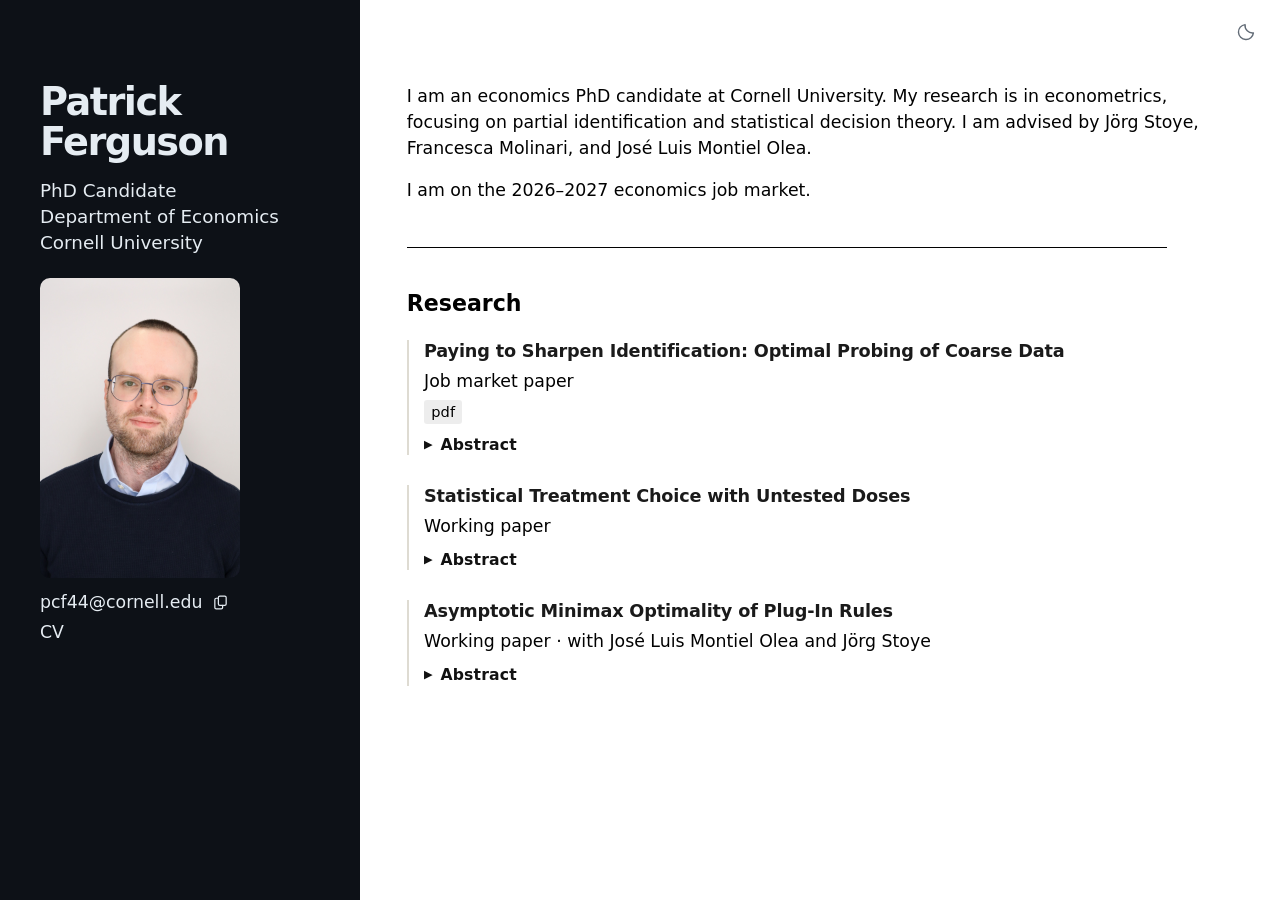
==== index.html @ 540783b8 "Update website and add job market paper" ====
<!DOCTYPE html>
<html xmlns="http://www.w3.org/1999/xhtml" lang="en" xml:lang="en"><head>

<meta charset="utf-8">
<meta name="generator" content="quarto-1.9.38">

<meta name="viewport" content="width=device-width, initial-scale=1.0, user-scalable=yes">

<meta name="description" content="Patrick Ferguson is an economics PhD candidate at Cornell University, researching econometrics, partial identification, and statistical decision theory.">

<title>Patrick Ferguson</title>
<style>
/* Default styles provided by pandoc.
** See https://pandoc.org/MANUAL.html#variables-for-html for config info.
*/
code{white-space: pre-wrap;}
span.smallcaps{font-variant: small-caps;}
div.columns{display: flex; gap: min(4vw, 1.5em);}
div.column{flex: auto; overflow-x: auto;}
div.hanging-indent{margin-left: 1.5em; text-indent: -1.5em;}
ul.task-list{list-style: none;}
ul.task-list li input[type="checkbox"] {
  width: 0.8em;
  margin: 0 0.8em 0.2em -1em; /* quarto-specific, see https://github.com/quarto-dev/quarto-cli/issues/4556 */ 
  vertical-align: middle;
}
</style>


<script src="site_libs/quarto-nav/quarto-nav.js"></script>
<script src="site_libs/clipboard/clipboard.min.js"></script>
<script src="site_libs/quarto-search/autocomplete.umd.js"></script>
<script src="site_libs/quarto-search/fuse.min.js"></script>
<script src="site_libs/quarto-search/quarto-search.js"></script>
<meta name="quarto:offset" content="./">
<link href="./favicon_3.svg" rel="icon" type="image/svg+xml">
<script src="site_libs/quarto-html/quarto.js" type="module"></script>
<script src="site_libs/quarto-html/tabsets/tabsets.js" type="module"></script>
<script src="site_libs/quarto-html/popper.min.js"></script>
<script src="site_libs/quarto-html/tippy.umd.min.js"></script>
<script src="site_libs/quarto-html/anchor.min.js"></script>
<link href="site_libs/quarto-html/tippy.css" rel="stylesheet">
<link href="site_libs/quarto-html/quarto-syntax-highlighting-15634bcf2e68342d4ad2dfa704d543f6.css" rel="stylesheet" id="quarto-text-highlighting-styles">
<script src="site_libs/bootstrap/bootstrap.min.js"></script>
<link href="site_libs/bootstrap/bootstrap-icons.css" rel="stylesheet">
<link href="site_libs/bootstrap/bootstrap-fef14f5482ceb66ca2631c2d35d797e2.min.css" rel="stylesheet" append-hash="true" id="quarto-bootstrap" data-mode="light">
<script id="quarto-search-options" type="application/json">{
  "location": "sidebar",
  "copy-button": false,
  "collapse-after": 3,
  "panel-placement": "start",
  "type": "textbox",
  "limit": 50,
  "keyboard-shortcut": [
    "f",
    "/",
    "s"
  ],
  "show-item-context": false,
  "language": {
    "search-no-results-text": "No results",
    "search-matching-documents-text": "matching documents",
    "search-copy-link-title": "Copy link to search",
    "search-hide-matches-text": "Hide additional matches",
    "search-more-match-text": "more match in this document",
    "search-more-matches-text": "more matches in this document",
    "search-clear-button-title": "Clear",
    "search-text-placeholder": "",
    "search-detached-cancel-button-title": "Cancel",
    "search-submit-button-title": "Submit",
    "search-label": "Search"
  }
}</script>
<!-- Add this file to format.html.include-in-header in your Quarto YAML. -->
<script>
(function () {
    "use strict";

    var root = document.documentElement;
    var storageKey = "patrick-ferguson-color-theme";
    var mobileLayout = window.matchMedia("(max-width: 640px)");
    var savedTheme = null;
    var button;

    function validTheme(value) {
        return value === "light" || value === "dark";
    }

    try {
        var stored = window.localStorage.getItem(storageKey);
        if (validTheme(stored)) savedTheme = stored;
    } catch (error) {
        // The control still works when browser storage is unavailable.
    }

    function applyTheme() {
        // Desktop starts with the dark sidebar and white reading area.
        // Mobile starts dark, independently of the device's color setting.
        var defaultTheme = mobileLayout.matches ? "dark" : "light";
        var theme = savedTheme || defaultTheme;
        root.setAttribute("data-site-theme", theme);

        if (button) {
            var label = theme === "dark" ? "Switch to light mode" : "Switch to dark mode";
            button.setAttribute("aria-label", label);
            button.setAttribute("title", label);
        }
    }

    // Run in the document head, before the page content is displayed.
    applyTheme();

    function mountButton() {
        if (document.getElementById("site-theme-toggle")) return;
        button = document.createElement("button");
        button.id = "site-theme-toggle";
        button.type = "button";
        button.className = "theme-toggle";
        button.innerHTML =
            '<svg class="theme-icon-moon" viewBox="0 0 24 24" aria-hidden="true" focusable="false">' +
            '<path d="M20.9 13.1A9 9 0 0 1 10.9 3.1 9 9 0 1 0 20.9 13.1Z"></path></svg>' +
            '<svg class="theme-icon-sun" viewBox="0 0 24 24" aria-hidden="true" focusable="false">' +
            '<circle cx="12" cy="12" r="4"></circle>' +
            '<path d="M12 2v2m0 16v2M2 12h2m16 0h2M4.9 4.9l1.4 1.4m11.4 11.4 1.4 1.4M4.9 19.1l1.4-1.4M17.7 6.3l1.4-1.4"></path></svg>';

        button.addEventListener("click", function () {
            savedTheme = root.getAttribute("data-site-theme") === "dark" ? "light" : "dark";
            try {
                window.localStorage.setItem(storageKey, savedTheme);
            } catch (error) {
                // Retain the selected theme for this page when storage is blocked.
            }
            applyTheme();
        });

        applyTheme();
        document.body.appendChild(button);
        root.classList.add("has-theme-toggle");
    }

    if (document.readyState === "loading") {
        document.addEventListener("DOMContentLoaded", mountButton, { once: true });
    } else {
        mountButton();
    }

    function onDefaultThemeChange() {
        if (!savedTheme) applyTheme();
    }
    if (mobileLayout.addEventListener) {
        mobileLayout.addEventListener("change", onDefaultThemeChange);
    } else if (mobileLayout.addListener) {
        mobileLayout.addListener(onDefaultThemeChange);
    }

    // Keep another open tab in sync with an explicit choice.
    window.addEventListener("storage", function (event) {
        if (event.key !== storageKey && event.key !== null) return;
        savedTheme = validTheme(event.newValue) ? event.newValue : null;
        applyTheme();
    });
})();
</script>


</head>

<body class="quarto-light">

<div id="quarto-search-results"></div>
<!-- content -->
<div id="quarto-content" class="quarto-container page-columns page-rows-contents page-layout-full">
<!-- sidebar -->
<!-- margin-sidebar -->
    
<!-- main -->
<main class="content column-page" id="quarto-document-content"><header id="title-block-header" class="quarto-title-block"></header>




<style>
.profile-links .profile-link-separator {
  display: none;
}
@media (max-width: 640px) {
  .profile-links .profile-link-separator {
    display: inline;
    margin-inline: 7px;
  }
  .site-grid .profile-links .cv-link {
    margin-left: 0;
  }
}
</style>
<div class="site-grid">
<div class="side-col">
<div class="profile-name">
<p role="heading" aria-level="1">
Patrick Ferguson
</p>
</div>
<div class="profile-subtitle">
<p>
<span class="profile-role">PhD Candidate</span><br> <span class="profile-affiliation">Department of Economics<br> Cornell University</span>
</p>
</div>
<p><img src="headshot_September_15_70.jpg" class="profile-photo img-fluid" alt="Patrick Ferguson"></p>
<div class="profile-links">
<p><span class="email-row"> <a class="email-link" href="mailto:pcf44@cornell.edu">pcf44@cornell.edu</a> <button type="button" class="copy-email" data-email="pcf44@cornell.edu" aria-label="Copy email address" title="Copy email address"> <span class="copy-icon" aria-hidden="true"> <svg viewbox="0 0 24 24" focusable="false"> <rect x="9" y="3" width="11" height="13" rx="2"></rect> <path d="M15 16v3a2 2 0 0 1-2 2H6a2 2 0 0 1-2-2V8a2 2 0 0 1 2-2h3"></path> </svg> </span> <span class="copy-tooltip" role="status" aria-live="polite">Copied</span> </button> </span> <span class="profile-link-separator" aria-hidden="true">·</span> <a class="cv-link" href="Patrick_Ferguson_CV.pdf" target="_blank" rel="noopener">CV</a></p>
</div>
</div>
<div class="main-col">
<div class="mobile-about-label">
<p>About</p>
</div>
<div class="intro">
<p>I am an economics PhD candidate at Cornell University. My research is in econometrics, focusing on partial identification and statistical decision theory. I am advised by <a href="https://stoye.economics.cornell.edu/">Jörg Stoye</a>, <a href="https://francesca-molinari.github.io/">Francesca Molinari</a>, and <a href="https://joseluismontielolea.com/">José Luis Montiel Olea</a>.</p>
<p>I am on the 2026–2027 economics job market.</p>
</div>
<section id="research" class="level2">
<h2 class="anchored" data-anchor-id="research">Research</h2>
<section id="paying-to-sharpen-identification-optimal-probing-of-coarse-data" class="level3 paper-entry job-market-paper">
<h3 class="anchored" data-anchor-id="paying-to-sharpen-identification-optimal-probing-of-coarse-data">Paying to Sharpen Identification: Optimal Probing of Coarse Data</h3>
<div class="paper-status">
<p>Job market paper</p>
</div>
<div class="paper-download">
<p><a class="paper-pdf-link" href="Patrick_Ferguson_JMP.pdf" target="_blank" rel="noopener" aria-label="Read Paying to Sharpen Identification (PDF)">pdf</a></p>
</div>
<details class="paper-summary">
<summary><span>Abstract</span></summary>
<p>Observations that are rounded, mismeasured, missing, or otherwise coarsened can often be probed through follow-up questions, remeasurement, or linkage across data sources. This paper develops a framework for selecting which observations to probe under a budget constraint. The value of probing is measured by the reduction in identified-set diameter, and the cost of probing is obtained by integrating observation-level costs. For scalar expectations, and for univariate distributions under Wasserstein-1 distance, identified-set diameter decomposes into additive observation-level contributions. This decomposition yields a simple optimal rule for data probing: probe observations in decreasing order of expected diameter reduction per unit cost, until the budget is exhausted. In a counterfactual survey-design application based on Manski and Straub’s (2000) analysis of worker expectations, targeting follow-up questions to the coarsest 25% of initially ambiguous responses captures 70% of the identified-set diameter reduction attainable by questioning all respondents.</p>
<!-- I develop a framework for allocating costly refinement of coarse data to reduce identification uncertainty.
For a broad class of expectation and distributional targets, identified-set diameter decomposes into observation-level
contributions, yielding a simple rule: probe observations in decreasing order of expected diameter reduction per unit
cost. I apply the rule to a survey-design problem -->
</details>
</section>
<section id="statistical-treatment-choice-with-untested-doses" class="level3 paper-entry">
<h3 class="anchored" data-anchor-id="statistical-treatment-choice-with-untested-doses">Statistical Treatment Choice with Untested Doses</h3>
<div class="paper-status">
<p>Working paper</p>
</div>
<details class="paper-summary">
<summary>
<span>Abstract</span>
</summary>
<p>I extend <a href="https://pubmed.ncbi.nlm.nih.gov/39316820/">Manski’s (2025)</a> limited-trial dose-choice model to a finite-sample statistical decision setting. A decision-maker chooses from a finite ordered menu of doses to balance efficacy against adverse effects, but trial data are observed only for a subset of these doses. Outcomes at untested doses are constrained by the assumption that efficacy and adverse effects are weakly increasing in dose, and are hence partially identified. I show that a plug-in rule based on any feasible uniformly mean-consistent estimator is asymptotically minimax-regret optimal. A constrained maximum likelihood estimator satisfies this uniform mean consistency, and the finite-sample suboptimality gap is <i>O</i>(1/√<i>n</i><sub>min</sub>), where <i>n</i><sub>min</sub> is the smallest per-arm sample size in the trial. This plug-in problem can be formulated as a linear programme.<br>
<!-- Building on [Manski’s (2025)](https://pubmed.ncbi.nlm.nih.gov/39316820/) limited-trial framework, this paper studies optimal dose choice when trial data are available for only some of the doses available to the decision-maker, but monotonicity of efficacy and adverse effects partially identifies outcomes at untested doses. I show that a plug-in decision rule is asymptotically minimax-regret optimal and can be computed as the solution to a simple linear program. --></p>
</details>
</section>
<section id="asymptotic-minimax-optimality-of-plug-in-rules" class="level3 paper-entry">
<h3 class="anchored" data-anchor-id="asymptotic-minimax-optimality-of-plug-in-rules">Asymptotic Minimax Optimality of Plug-In Rules</h3>
<div class="paper-status">
<p>Working paper · with <a href="https://joseluismontielolea.com/">José Luis Montiel Olea</a> and <a href="https://stoye.economics.cornell.edu/">Jörg Stoye</a></p>
</div>
<details class="paper-summary">
<summary>
<span>Abstract</span>
</summary>
<p>We provide finite-sample and asymptotic minimax optimality guarantees for a wide class of plug-in rules. Minimax optimal decision rules are often computationally infeasible in practice. Plug-in, or as-if, rules are an intuitively appealing alternative class of rules that solve the population problem as if an estimate of the payoff-relevant parameter were the true value. We show that when the loss function <i>L</i>(<i>a</i>,<i>θ</i>) is uniformly bounded and the family of mappings <i>θ</i> ↦ <i>L</i>(<i>a</i>,<i>θ</i>) is uniformly equicontinuous, plug-in rules using uniformly consistent estimators are asymptotically minimax optimal. We also derive finite-sample bounds on plug-in maximum risk from bounds on estimator performance. Moreover, we show that under relatively general conditions, these results extend to partially identified settings, in which the plug-in is obtained by first profiling the loss with respect to the unidentified parameter.</p>
<!-- We provide finite-sample and asymptotic minimax optimality guarantees for plug-in decision rules when loss functions are bounded and uniformly continuous, and estimators are uniformly consistent. We also extend the results to partially identified settings, where the plug-in rule is obtained by profiling the loss over the unidentified parameter. -->
</details>
</section>
</section>
</div>
</div>
<script>
document.addEventListener("DOMContentLoaded", () => {
  const button = document.querySelector(".copy-email");
  if (!button) return;

  const copyText = async (text) => {
    if (navigator.clipboard && window.isSecureContext) {
      await navigator.clipboard.writeText(text);
      return;
    }

    const textarea = document.createElement("textarea");
    textarea.value = text;
    textarea.setAttribute("readonly", "");
    textarea.style.position = "fixed";
    textarea.style.opacity = "0";
    document.body.appendChild(textarea);
    textarea.select();
    document.execCommand("copy");
    textarea.remove();
  };

  button.addEventListener("click", async () => {
    try {
      await copyText(button.dataset.email);
      button.classList.add("copied");
      button.setAttribute("aria-label", "Email address copied");
      button.removeAttribute("title");

      window.setTimeout(() => {
        button.classList.remove("copied");
        button.setAttribute("aria-label", "Copy email address");
        button.setAttribute("title", "Copy email address");
      }, 1600);
    } catch (error) {
      console.error("Could not copy email address.", error);
    }
  });
});
</script>
<!-- Mobile layout studio: portrait wrapping only below 641px. -->
<script>
function applyMobileLayout(config, doc = document) {
  let context = doc.__mobileLayoutContext;
  if (!context) {
    const photo = doc.querySelector('.profile-photo');
    const intro = doc.querySelector('.intro');
    if (!photo || !intro) return;
    const wrapper = photo.closest('p');
    const marker = doc.createComment('original portrait position');
    wrapper.parentNode.insertBefore(marker, wrapper);
    context = doc.__mobileLayoutContext = {wrapper, marker, intro, config};
    const media = doc.defaultView.matchMedia('(max-width: 640px)');
    const update = () => {
      const wrap = media.matches && context.config.layout.startsWith('wrap');
      if (wrap) {
        context.wrapper.classList.add('studio-floating-photo');
        context.intro.insertBefore(context.wrapper, context.intro.firstChild);
      } else {
        context.wrapper.classList.remove('studio-floating-photo');
        context.marker.parentNode.insertBefore(context.wrapper, context.marker.nextSibling);
      }
    };
    context.update = update;
    media.addEventListener('change', update);
  }
  context.config = config;
  context.update();
}
document.addEventListener("DOMContentLoaded", () => applyMobileLayout({"layout":"wrap-right"}));
</script>
<!-- Keep text selectable, but do not start selection from empty space. -->
<script>
document.addEventListener("mousedown", (event) => {
  if (event.button !== 0 || !(event.target instanceof Element)) return;
  if (event.target.closest("a, button, summary, input, textarea, select, label, [contenteditable], iframe")) return;

  let node, offset;
  if (document.caretPositionFromPoint) {
    const caret = document.caretPositionFromPoint(event.clientX, event.clientY);
    if (caret) { node = caret.offsetNode; offset = caret.offset; }
  } else if (document.caretRangeFromPoint) {
    const caret = document.caretRangeFromPoint(event.clientX, event.clientY);
    if (caret) { node = caret.startContainer; offset = caret.startOffset; }
  }

  let onText = false;
  if (node && node.nodeType === Node.TEXT_NODE) {
    const style = getComputedStyle(node.parentElement);
    if (style.visibility === "visible" && style.display !== "none") {
      for (const index of [offset - 1, offset]) {
        if (index < 0 || index >= node.length) continue;
        const range = document.createRange();
        range.setStart(node, index);
        range.setEnd(node, index + 1);
        for (const rect of range.getClientRects()) {
          if (rect.width > 0 && rect.height > 0 &&
              event.clientX >= rect.left && event.clientX <= rect.right &&
              event.clientY >= rect.top && event.clientY <= rect.bottom) {
            onText = true;
            break;
          }
        }
        if (onText) break;
      }
    }
  }

  if (!onText) {
    event.preventDefault();
    window.getSelection()?.removeAllRanges();
  }
}, true);
</script>



</main> <!-- /main -->
<script id="quarto-html-after-body" type="application/javascript">
  window.document.addEventListener("DOMContentLoaded", function (event) {
    const icon = "";
    const anchorJS = new window.AnchorJS();
    anchorJS.options = {
      placement: 'right',
      icon: icon
    };
    anchorJS.add('.anchored');
    const isCodeAnnotation = (el) => {
      for (const clz of el.classList) {
        if (clz.startsWith('code-annotation-')) {                     
          return true;
        }
      }
      return false;
    }
    const onCopySuccess = function(e) {
      // button target
      const button = e.trigger;
      // don't keep focus
      button.blur();
      // flash "checked"
      button.classList.add('code-copy-button-checked');
      var currentTitle = button.getAttribute("title");
      button.setAttribute("title", "Copied!");
      let tooltip;
      if (window.bootstrap) {
        button.setAttribute("data-bs-toggle", "tooltip");
        button.setAttribute("data-bs-placement", "left");
        button.setAttribute("data-bs-title", "Copied!");
        tooltip = new bootstrap.Tooltip(button, 
          { trigger: "manual", 
            customClass: "code-copy-button-tooltip",
            offset: [0, -8]});
        tooltip.show();    
      }
      setTimeout(function() {
        if (tooltip) {
          tooltip.hide();
          button.removeAttribute("data-bs-title");
          button.removeAttribute("data-bs-toggle");
          button.removeAttribute("data-bs-placement");
        }
        button.setAttribute("title", currentTitle);
        button.classList.remove('code-copy-button-checked');
      }, 1000);
      // clear code selection
      e.clearSelection();
    }
    const getTextToCopy = function(trigger) {
      const outerScaffold = trigger.parentElement.cloneNode(true);
      const codeEl = outerScaffold.querySelector('code');
      for (const childEl of codeEl.children) {
        if (isCodeAnnotation(childEl)) {
          childEl.remove();
        }
      }
      return codeEl.innerText;
    }
    const clipboard = new window.ClipboardJS('.code-copy-button:not([data-in-quarto-modal])', {
      text: getTextToCopy
    });
    clipboard.on('success', onCopySuccess);
    if (window.document.getElementById('quarto-embedded-source-code-modal')) {
      const clipboardModal = new window.ClipboardJS('.code-copy-button[data-in-quarto-modal]', {
        text: getTextToCopy,
        container: window.document.getElementById('quarto-embedded-source-code-modal')
      });
      clipboardModal.on('success', onCopySuccess);
    }
      var localhostRegex = new RegExp(/^(?:http|https):\/\/localhost\:?[0-9]*\//);
      var mailtoRegex = new RegExp(/^mailto:/);
        var filterRegex = new RegExp('/' + window.location.host + '/');
      var isInternal = (href) => {
          return filterRegex.test(href) || localhostRegex.test(href) || mailtoRegex.test(href);
      }
      // Inspect non-navigation links and adorn them if external
     var links = window.document.querySelectorAll('a[href]:not(.nav-link):not(.navbar-brand):not(.toc-action):not(.sidebar-link):not(.sidebar-item-toggle):not(.pagination-link):not(.no-external):not([aria-hidden]):not(.dropdown-item):not(.quarto-navigation-tool):not(.about-link)');
      for (var i=0; i<links.length; i++) {
        const link = links[i];
        if (!isInternal(link.href)) {
          // undo the damage that might have been done by quarto-nav.js in the case of
          // links that we want to consider external
          if (link.dataset.originalHref !== undefined) {
            link.href = link.dataset.originalHref;
          }
            // target, if specified
            link.setAttribute("target", "_blank");
            if (link.getAttribute("rel") === null) {
              link.setAttribute("rel", "noopener");
            }
        }
      }
    function tippyHover(el, contentFn, onTriggerFn, onUntriggerFn) {
      const config = {
        allowHTML: true,
        maxWidth: 500,
        delay: 100,
        arrow: false,
        appendTo: function(el) {
            return el.parentElement;
        },
        interactive: true,
        interactiveBorder: 10,
        theme: 'quarto',
        placement: 'bottom-start',
      };
      if (contentFn) {
        config.content = contentFn;
      }
      if (onTriggerFn) {
        config.onTrigger = onTriggerFn;
      }
      if (onUntriggerFn) {
        config.onUntrigger = onUntriggerFn;
      }
      window.tippy(el, config); 
    }
    const noterefs = window.document.querySelectorAll('a[role="doc-noteref"]');
    for (var i=0; i<noterefs.length; i++) {
      const ref = noterefs[i];
      tippyHover(ref, function() {
        // use id or data attribute instead here
        let href = ref.getAttribute('data-footnote-href') || ref.getAttribute('href');
        try { href = new URL(href).hash; } catch {}
        const id = href.replace(/^#\/?/, "");
        const note = window.document.getElementById(id);
        if (note) {
          return note.innerHTML;
        } else {
          return "";
        }
      });
    }
    const xrefs = window.document.querySelectorAll('a.quarto-xref');
    const processXRef = (id, note) => {
      // Strip column container classes
      const stripColumnClz = (el) => {
        el.classList.remove("page-full", "page-columns");
        if (el.children) {
          for (const child of el.children) {
            stripColumnClz(child);
          }
        }
      }
      stripColumnClz(note)
      if (id === null || id.startsWith('sec-')) {
        // Special case sections, only their first couple elements
        const container = document.createElement("div");
        if (note.children && note.children.length > 2) {
          container.appendChild(note.children[0].cloneNode(true));
          for (let i = 1; i < note.children.length; i++) {
            const child = note.children[i];
            if (child.tagName === "P" && child.innerText === "") {
              continue;
            } else {
              container.appendChild(child.cloneNode(true));
              break;
            }
          }
          if (window.Quarto?.typesetMath) {
            window.Quarto.typesetMath(container);
          }
          return container.innerHTML
        } else {
          if (window.Quarto?.typesetMath) {
            window.Quarto.typesetMath(note);
          }
          return note.innerHTML;
        }
      } else {
        // Remove any anchor links if they are present
        const anchorLink = note.querySelector('a.anchorjs-link');
        if (anchorLink) {
          anchorLink.remove();
        }
        if (window.Quarto?.typesetMath) {
          window.Quarto.typesetMath(note);
        }
        if (note.classList.contains("callout")) {
          return note.outerHTML;
        } else {
          return note.innerHTML;
        }
      }
    }
    for (var i=0; i<xrefs.length; i++) {
      const xref = xrefs[i];
      tippyHover(xref, undefined, function(instance) {
        instance.disable();
        let url = xref.getAttribute('href');
        let hash = undefined; 
        if (url.startsWith('#')) {
          hash = url;
        } else {
          try { hash = new URL(url).hash; } catch {}
        }
        if (hash) {
          const id = hash.replace(/^#\/?/, "");
          const note = window.document.getElementById(id);
          if (note !== null) {
            try {
              const html = processXRef(id, note.cloneNode(true));
              instance.setContent(html);
            } finally {
              instance.enable();
              instance.show();
            }
          } else {
            // See if we can fetch this
            fetch(url.split('#')[0])
            .then(res => res.text())
            .then(html => {
              const parser = new DOMParser();
              const htmlDoc = parser.parseFromString(html, "text/html");
              const note = htmlDoc.getElementById(id);
              if (note !== null) {
                const html = processXRef(id, note);
                instance.setContent(html);
              } 
            }).finally(() => {
              instance.enable();
              instance.show();
            });
          }
        } else {
          // See if we can fetch a full url (with no hash to target)
          // This is a special case and we should probably do some content thinning / targeting
          fetch(url)
          .then(res => res.text())
          .then(html => {
            const parser = new DOMParser();
            const htmlDoc = parser.parseFromString(html, "text/html");
            const note = htmlDoc.querySelector('main.content');
            if (note !== null) {
              // This should only happen for chapter cross references
              // (since there is no id in the URL)
              // remove the first header
              if (note.children.length > 0 && note.children[0].tagName === "HEADER") {
                note.children[0].remove();
              }
              const html = processXRef(null, note);
              instance.setContent(html);
            } 
          }).finally(() => {
            instance.enable();
            instance.show();
          });
        }
      }, function(instance) {
      });
    }
        let selectedAnnoteEl;
        const selectorForAnnotation = ( cell, annotation) => {
          let cellAttr = 'data-code-cell="' + cell + '"';
          let lineAttr = 'data-code-annotation="' +  annotation + '"';
          const selector = 'span[' + cellAttr + '][' + lineAttr + ']';
          return selector;
        }
        const selectCodeLines = (annoteEl) => {
          const doc = window.document;
          const targetCell = annoteEl.getAttribute("data-target-cell");
          const targetAnnotation = annoteEl.getAttribute("data-target-annotation");
          const annoteSpan = window.document.querySelector(selectorForAnnotation(targetCell, targetAnnotation));
          const lines = annoteSpan.getAttribute("data-code-lines").split(",");
          const lineIds = lines.map((line) => {
            return targetCell + "-" + line;
          })
          let top = null;
          let height = null;
          let parent = null;
          if (lineIds.length > 0) {
              //compute the position of the single el (top and bottom and make a div)
              const el = window.document.getElementById(lineIds[0]);
              top = el.offsetTop;
              height = el.offsetHeight;
              parent = el.parentElement.parentElement;
            if (lineIds.length > 1) {
              const lastEl = window.document.getElementById(lineIds[lineIds.length - 1]);
              const bottom = lastEl.offsetTop + lastEl.offsetHeight;
              height = bottom - top;
            }
            if (top !== null && height !== null && parent !== null) {
              // cook up a div (if necessary) and position it 
              let div = window.document.getElementById("code-annotation-line-highlight");
              if (div === null) {
                div = window.document.createElement("div");
                div.setAttribute("id", "code-annotation-line-highlight");
                div.style.position = 'absolute';
                parent.appendChild(div);
              }
              div.style.top = top - 2 + "px";
              div.style.height = height + 4 + "px";
              div.style.left = 0;
              let gutterDiv = window.document.getElementById("code-annotation-line-highlight-gutter");
              if (gutterDiv === null) {
                gutterDiv = window.document.createElement("div");
                gutterDiv.setAttribute("id", "code-annotation-line-highlight-gutter");
                gutterDiv.style.position = 'absolute';
                const codeCell = window.document.getElementById(targetCell);
                const gutter = codeCell.querySelector('.code-annotation-gutter');
                gutter.appendChild(gutterDiv);
              }
              gutterDiv.style.top = top - 2 + "px";
              gutterDiv.style.height = height + 4 + "px";
            }
            selectedAnnoteEl = annoteEl;
          }
        };
        const unselectCodeLines = () => {
          const elementsIds = ["code-annotation-line-highlight", "code-annotation-line-highlight-gutter"];
          elementsIds.forEach((elId) => {
            const div = window.document.getElementById(elId);
            if (div) {
              div.remove();
            }
          });
          selectedAnnoteEl = undefined;
        };
          // Handle positioning of the toggle
      window.addEventListener(
        "resize",
        throttle(() => {
          elRect = undefined;
          if (selectedAnnoteEl) {
            selectCodeLines(selectedAnnoteEl);
          }
        }, 10)
      );
      function throttle(fn, ms) {
      let throttle = false;
      let timer;
        return (...args) => {
          if(!throttle) { // first call gets through
              fn.apply(this, args);
              throttle = true;
          } else { // all the others get throttled
              if(timer) clearTimeout(timer); // cancel #2
              timer = setTimeout(() => {
                fn.apply(this, args);
                timer = throttle = false;
              }, ms);
          }
        };
      }
        // Attach click handler to the DT
        const annoteDls = window.document.querySelectorAll('dt[data-target-cell]');
        for (const annoteDlNode of annoteDls) {
          annoteDlNode.addEventListener('click', (event) => {
            const clickedEl = event.target;
            if (clickedEl !== selectedAnnoteEl) {
              unselectCodeLines();
              const activeEl = window.document.querySelector('dt[data-target-cell].code-annotation-active');
              if (activeEl) {
                activeEl.classList.remove('code-annotation-active');
              }
              selectCodeLines(clickedEl);
              clickedEl.classList.add('code-annotation-active');
            } else {
              // Unselect the line
              unselectCodeLines();
              clickedEl.classList.remove('code-annotation-active');
            }
          });
        }
    const findCites = (el) => {
      const parentEl = el.parentElement;
      if (parentEl) {
        const cites = parentEl.dataset.cites;
        if (cites) {
          return {
            el,
            cites: cites.split(' ')
          };
        } else {
          return findCites(el.parentElement)
        }
      } else {
        return undefined;
      }
    };
    var bibliorefs = window.document.querySelectorAll('a[role="doc-biblioref"]');
    for (var i=0; i<bibliorefs.length; i++) {
      const ref = bibliorefs[i];
      const citeInfo = findCites(ref);
      if (citeInfo) {
        tippyHover(citeInfo.el, function() {
          var popup = window.document.createElement('div');
          citeInfo.cites.forEach(function(cite) {
            var citeDiv = window.document.createElement('div');
            citeDiv.classList.add('hanging-indent');
            citeDiv.classList.add('csl-entry');
            var biblioDiv = window.document.getElementById('ref-' + cite);
            if (biblioDiv) {
              citeDiv.innerHTML = biblioDiv.innerHTML;
            }
            popup.appendChild(citeDiv);
          });
          return popup.innerHTML;
        });
      }
    }
  });
  </script>
</div> <!-- /content -->




</body></html>
---- site_libs/quarto-html/tippy.css ----
.tippy-box[data-animation=fade][data-state=hidden]{opacity:0}[data-tippy-root]{max-width:calc(100vw - 10px)}.tippy-box{position:relative;background-color:#333;color:#fff;border-radius:4px;font-size:14px;line-height:1.4;white-space:normal;outline:0;transition-property:transform,visibility,opacity}.tippy-box[data-placement^=top]>.tippy-arrow{bottom:0}.tippy-box[data-placement^=top]>.tippy-arrow:before{bottom:-7px;left:0;border-width:8px 8px 0;border-top-color:initial;transform-origin:center top}.tippy-box[data-placement^=bottom]>.tippy-arrow{top:0}.tippy-box[data-placement^=bottom]>.tippy-arrow:before{top:-7px;left:0;border-width:0 8px 8px;border-bottom-color:initial;transform-origin:center bottom}.tippy-box[data-placement^=left]>.tippy-arrow{right:0}.tippy-box[data-placement^=left]>.tippy-arrow:before{border-width:8px 0 8px 8px;border-left-color:initial;right:-7px;transform-origin:center left}.tippy-box[data-placement^=right]>.tippy-arrow{left:0}.tippy-box[data-placement^=right]>.tippy-arrow:before{left:-7px;border-width:8px 8px 8px 0;border-right-color:initial;transform-origin:center right}.tippy-box[data-inertia][data-state=visible]{transition-timing-function:cubic-bezier(.54,1.5,.38,1.11)}.tippy-arrow{width:16px;height:16px;color:#333}.tippy-arrow:before{content:"";position:absolute;border-color:transparent;border-style:solid}.tippy-content{position:relative;padding:5px 9px;z-index:1}
---- site_libs/quarto-html/quarto-syntax-highlighting-15634bcf2e68342d4ad2dfa704d543f6.css ----
/* quarto syntax highlight colors */
:root {
  --quarto-hl-ot-color: #003B4F;
  --quarto-hl-at-color: #657422;
  --quarto-hl-ss-color: #20794D;
  --quarto-hl-an-color: #5E5E5E;
  --quarto-hl-fu-color: #4758AB;
  --quarto-hl-st-color: #20794D;
  --quarto-hl-cf-color: #003B4F;
  --quarto-hl-op-color: #5E5E5E;
  --quarto-hl-er-color: #AD0000;
  --quarto-hl-bn-color: #AD0000;
  --quarto-hl-al-color: #AD0000;
  --quarto-hl-va-color: #111111;
  --quarto-hl-bu-color: inherit;
  --quarto-hl-ex-color: inherit;
  --quarto-hl-pp-color: #AD0000;
  --quarto-hl-in-color: #5E5E5E;
  --quarto-hl-vs-color: #20794D;
  --quarto-hl-wa-color: #5E5E5E;
  --quarto-hl-do-color: #5E5E5E;
  --quarto-hl-im-color: #00769E;
  --quarto-hl-ch-color: #20794D;
  --quarto-hl-dt-color: #AD0000;
  --quarto-hl-fl-color: #AD0000;
  --quarto-hl-co-color: #5E5E5E;
  --quarto-hl-cv-color: #5E5E5E;
  --quarto-hl-cn-color: #8f5902;
  --quarto-hl-sc-color: #5E5E5E;
  --quarto-hl-dv-color: #AD0000;
  --quarto-hl-kw-color: #003B4F;
}

/* other quarto variables */
:root {
  --quarto-font-monospace: SFMono-Regular, Menlo, Monaco, Consolas, "Liberation Mono", "Courier New", monospace;
}

/* syntax highlight based on Pandoc's rules */
pre > code.sourceCode > span {
  color: #003B4F;
}

code.sourceCode > span {
  color: #003B4F;
}

div.sourceCode,
div.sourceCode pre.sourceCode {
  color: #003B4F;
}

/* Normal */
code span {
  color: #003B4F;
}

/* Alert */
code span.al {
  color: #AD0000;
  font-style: inherit;
}

/* Annotation */
code span.an {
  color: #5E5E5E;
  font-style: inherit;
}

/* Attribute */
code span.at {
  color: #657422;
  font-style: inherit;
}

/* BaseN */
code span.bn {
  color: #AD0000;
  font-style: inherit;
}

/* BuiltIn */
code span.bu {
  font-style: inherit;
}

/* ControlFlow */
code span.cf {
  color: #003B4F;
  font-weight: bold;
  font-style: inherit;
}

/* Char */
code span.ch {
  color: #20794D;
  font-style: inherit;
}

/* Constant */
code span.cn {
  color: #8f5902;
  font-style: inherit;
}

/* Comment */
code span.co {
  color: #5E5E5E;
  font-style: inherit;
}

/* CommentVar */
code span.cv {
  color: #5E5E5E;
  font-style: italic;
}

/* Documentation */
code span.do {
  color: #5E5E5E;
  font-style: italic;
}

/* DataType */
code span.dt {
  color: #AD0000;
  font-style: inherit;
}

/* DecVal */
code span.dv {
  color: #AD0000;
  font-style: inherit;
}

/* Error */
code span.er {
  color: #AD0000;
  font-style: inherit;
}

/* Extension */
code span.ex {
  font-style: inherit;
}

/* Float */
code span.fl {
  color: #AD0000;
  font-style: inherit;
}

/* Function */
code span.fu {
  color: #4758AB;
  font-style: inherit;
}

/* Import */
code span.im {
  color: #00769E;
  font-style: inherit;
}

/* Information */
code span.in {
  color: #5E5E5E;
  font-style: inherit;
}

/* Keyword */
code span.kw {
  color: #003B4F;
  font-weight: bold;
  font-style: inherit;
}

/* Operator */
code span.op {
  color: #5E5E5E;
  font-style: inherit;
}

/* Other */
code span.ot {
  color: #003B4F;
  font-style: inherit;
}

/* Preprocessor */
code span.pp {
  color: #AD0000;
  font-style: inherit;
}

/* SpecialChar */
code span.sc {
  color: #5E5E5E;
  font-style: inherit;
}

/* SpecialString */
code span.ss {
  color: #20794D;
  font-style: inherit;
}

/* String */
code span.st {
  color: #20794D;
  font-style: inherit;
}

/* Variable */
code span.va {
  color: #111111;
  font-style: inherit;
}

/* VerbatimString */
code span.vs {
  color: #20794D;
  font-style: inherit;
}

/* Warning */
code span.wa {
  color: #5E5E5E;
  font-style: italic;
}

.prevent-inlining {
  content: "</";
}

/*# sourceMappingURL=f23921c56f73e400b49028c9186a1aa0.css.map */
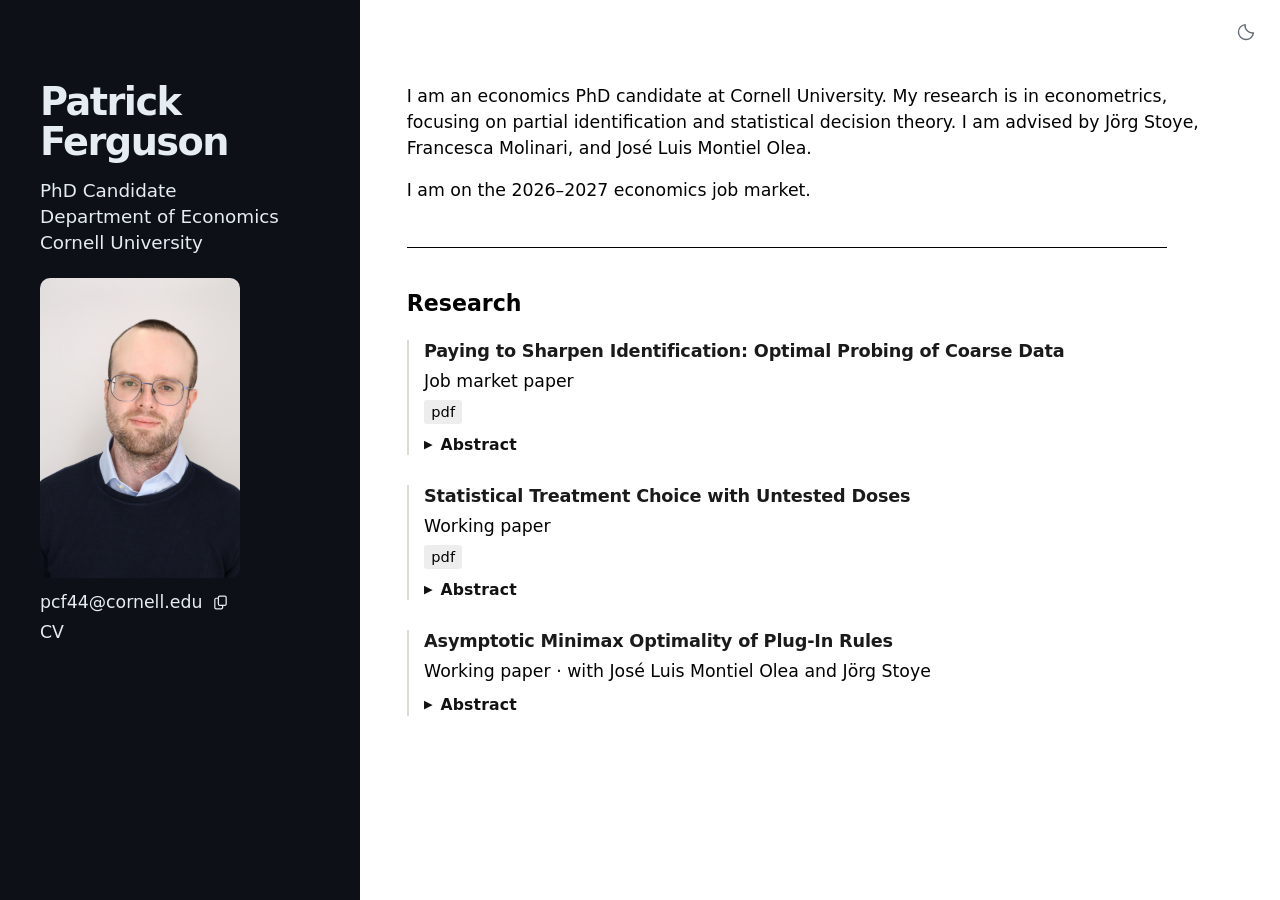
==== commit e23a61cc: "Added dose choice paper" ====
--- a/index.html
+++ b/index.html
@@ -6,7 +6,7 @@
 
 <meta name="viewport" content="width=device-width, initial-scale=1.0, user-scalable=yes">
 
-<meta name="description" content="Patrick Ferguson is an economics PhD candidate at Cornell University, researching econometrics, partial identification, and statistical decision theory.">
+<meta name="description" content="Patrick Ferguson is an economics PhD candidate at Cornell University. His research is in econometrics, focusing on partial identification and statistical decision theory.">
 
 <title>Patrick Ferguson</title>
 <style>
@@ -43,7 +43,7 @@
 <link href="site_libs/quarto-html/quarto-syntax-highlighting-15634bcf2e68342d4ad2dfa704d543f6.css" rel="stylesheet" id="quarto-text-highlighting-styles">
 <script src="site_libs/bootstrap/bootstrap.min.js"></script>
 <link href="site_libs/bootstrap/bootstrap-icons.css" rel="stylesheet">
-<link href="site_libs/bootstrap/bootstrap-fef14f5482ceb66ca2631c2d35d797e2.min.css" rel="stylesheet" append-hash="true" id="quarto-bootstrap" data-mode="light">
+<link href="site_libs/bootstrap/bootstrap-7cef84fe6ef0cf9919dc56c29799a4d2.min.css" rel="stylesheet" append-hash="true" id="quarto-bootstrap" data-mode="light">
 <script id="quarto-search-options" type="application/json">{
   "location": "sidebar",
   "copy-button": false,
@@ -163,6 +163,11 @@
 </script>
 
 
+<meta property="og:title" content="Patrick Ferguson">
+<meta property="og:description" content="Patrick Ferguson is an economics PhD candidate at Cornell University. His research is in econometrics, focusing on partial identification and statistical decision theory.">
+<meta property="og:image" content="https://patrickcferguson.github.io/headshot-preview.png">
+<meta property="og:site_name" content="Patrick Ferguson">
+<meta property="og:image:alt" content="Patrick Ferguson">
 </head>
 
 <body class="quarto-light">
@@ -230,7 +235,7 @@
 </div>
 <details class="paper-summary">
 <summary><span>Abstract</span></summary>
-<p>Observations that are rounded, mismeasured, missing, or otherwise coarsened can often be probed through follow-up questions, remeasurement, or linkage across data sources. This paper develops a framework for selecting which observations to probe under a budget constraint. The value of probing is measured by the reduction in identified-set diameter, and the cost of probing is obtained by integrating observation-level costs. For scalar expectations, and for univariate distributions under Wasserstein-1 distance, identified-set diameter decomposes into additive observation-level contributions. This decomposition yields a simple optimal rule for data probing: probe observations in decreasing order of expected diameter reduction per unit cost, until the budget is exhausted. In a counterfactual survey-design application based on Manski and Straub’s (2000) analysis of worker expectations, targeting follow-up questions to the coarsest 25% of initially ambiguous responses captures 70% of the identified-set diameter reduction attainable by questioning all respondents.</p>
+<p>Observations that are rounded, mismeasured, missing, or otherwise coarsened can often be probed through follow-up questions, remeasurement, or linkage across data sources. This paper develops a framework for selecting which observations to probe under a budget constraint. The value of probing is measured by the reduction in identified-set diameter. For scalar expectations, and for univariate distributions under Wasserstein-1 distance, identified-set diameter decomposes into additive observation-level contributions. This decomposition yields a simple optimal probing rule: probe observations in decreasing order of expected diameter reduction per unit cost until the budget is exhausted. In a counterfactual survey-design application based on Manski and Straub’s (2000) analysis of worker expectations, targeting follow-up questions to the coarsest 25% of initially ambiguous responses captures 71% of the estimated identified-set diameter reduction attainable by questioning all respondents.</p>
 <!-- I develop a framework for allocating costly refinement of coarse data to reduce identification uncertainty.
 For a broad class of expectation and distributional targets, identified-set diameter decomposes into observation-level
 contributions, yielding a simple rule: probe observations in decreasing order of expected diameter reduction per unit
@@ -242,11 +247,14 @@
 <div class="paper-status">
 <p>Working paper</p>
 </div>
+<div class="paper-download">
+<p><a class="paper-pdf-link" href="Patrick_Ferguson_Dose_Choice.pdf" target="_blank" rel="noopener" aria-label="Read Statistical Treatment Choice with Untested Doses (PDF)">pdf</a></p>
+</div>
 <details class="paper-summary">
 <summary>
 <span>Abstract</span>
 </summary>
-<p>I extend <a href="https://pubmed.ncbi.nlm.nih.gov/39316820/">Manski’s (2025)</a> limited-trial dose-choice model to a finite-sample statistical decision setting. A decision-maker chooses from a finite ordered menu of doses to balance efficacy against adverse effects, but trial data are observed only for a subset of these doses. Outcomes at untested doses are constrained by the assumption that efficacy and adverse effects are weakly increasing in dose, and are hence partially identified. I show that a plug-in rule based on any feasible uniformly mean-consistent estimator is asymptotically minimax-regret optimal. A constrained maximum likelihood estimator satisfies this uniform mean consistency, and the finite-sample suboptimality gap is <i>O</i>(1/√<i>n</i><sub>min</sub>), where <i>n</i><sub>min</sub> is the smallest per-arm sample size in the trial. This plug-in problem can be formulated as a linear programme.<br>
+<p>I extend <a href="https://pubmed.ncbi.nlm.nih.gov/39316820/">Manski’s (2025)</a> limited-trial dose-choice model to a finite-sample statistical decision setting. A decision-maker chooses from a finite ordered menu of doses to balance efficacy against adverse effects and dose-specific costs, but trial data are observed only for a subset of these doses. Outcome distributions at untested doses are constrained by the assumption that efficacy and adverse effects are weakly increasing in dose, and are hence partially identified. I show that a plug-in rule based on any feasible uniformly mean-consistent estimator is asymptotically minimax-regret optimal. A constrained maximum likelihood estimator satisfies this uniform mean consistency, and the finite-sample suboptimality gap is <math style="font-family: inherit; font-weight: inherit;"><mi mathvariant="normal" style="font-style: italic;">O</mi><mo>(</mo><msubsup><mi mathvariant="normal" style="font-style: italic;">n</mi><mi>min</mi><mrow><mo>−</mo><mn>1</mn><mo>/</mo><mn>2</mn></mrow></msubsup><mo>)</mo></math>, where <math style="font-family: inherit; font-weight: inherit;"><msub><mi mathvariant="normal" style="font-style: italic;">n</mi><mi>min</mi></msub></math> is the smallest per-arm sample size in the trial. This plug-in problem can be formulated as a linear program.<br>
 <!-- Building on [Manski’s (2025)](https://pubmed.ncbi.nlm.nih.gov/39316820/) limited-trial framework, this paper studies optimal dose choice when trial data are available for only some of the doses available to the decision-maker, but monotonicity of efficacy and adverse effects partially identifies outcomes at untested doses. I show that a plug-in decision rule is asymptotically minimax-regret optimal and can be computed as the solution to a simple linear program. --></p>
 </details>
 </section>
@@ -337,10 +345,11 @@
 }
 document.addEventListener("DOMContentLoaded", () => applyMobileLayout({"layout":"wrap-right"}));
 </script>
-<!-- Keep text selectable, but do not start selection from empty space. -->
+<!-- Allow ordinary drag selection; prevent distant double/triple-click selection. -->
 <script>
 document.addEventListener("mousedown", (event) => {
-  if (event.button !== 0 || !(event.target instanceof Element)) return;
+  // A first press must keep its native behavior so dragging can start in whitespace.
+  if (event.button !== 0 || event.detail < 2 || !(event.target instanceof Element)) return;
   if (event.target.closest("a, button, summary, input, textarea, select, label, [contenteditable], iframe")) return;
 
   let node, offset;
@@ -352,8 +361,12 @@
     if (caret) { node = caret.startContainer; offset = caret.startOffset; }
   }
 
-  let onText = false;
-  if (node && node.nodeType === Node.TEXT_NODE) {
+  // Leave selection native if this browser cannot resolve a caret at the pointer.
+  if (!node) return;
+
+  const tolerance = 8; // CSS pixels: allow clicks just outside the text.
+  let nearText = false;
+  if (node.nodeType === Node.TEXT_NODE) {
     const style = getComputedStyle(node.parentElement);
     if (style.visibility === "visible" && style.display !== "none") {
       for (const index of [offset - 1, offset]) {
@@ -363,18 +376,18 @@
         range.setEnd(node, index + 1);
         for (const rect of range.getClientRects()) {
           if (rect.width > 0 && rect.height > 0 &&
-              event.clientX >= rect.left && event.clientX <= rect.right &&
-              event.clientY >= rect.top && event.clientY <= rect.bottom) {
-            onText = true;
+              event.clientX >= rect.left - tolerance && event.clientX <= rect.right + tolerance &&
+              event.clientY >= rect.top - tolerance && event.clientY <= rect.bottom + tolerance) {
+            nearText = true;
             break;
           }
         }
-        if (onText) break;
+        if (nearText) break;
       }
     }
   }
 
-  if (!onText) {
+  if (!nearText) {
     event.preventDefault();
     window.getSelection()?.removeAllRanges();
   }
@@ -457,7 +470,7 @@
     }
       var localhostRegex = new RegExp(/^(?:http|https):\/\/localhost\:?[0-9]*\//);
       var mailtoRegex = new RegExp(/^mailto:/);
-        var filterRegex = new RegExp('/' + window.location.host + '/');
+        var filterRegex = new RegExp("https:\/\/patrickcferguson\.github\.io\/");
       var isInternal = (href) => {
           return filterRegex.test(href) || localhostRegex.test(href) || mailtoRegex.test(href);
       }
